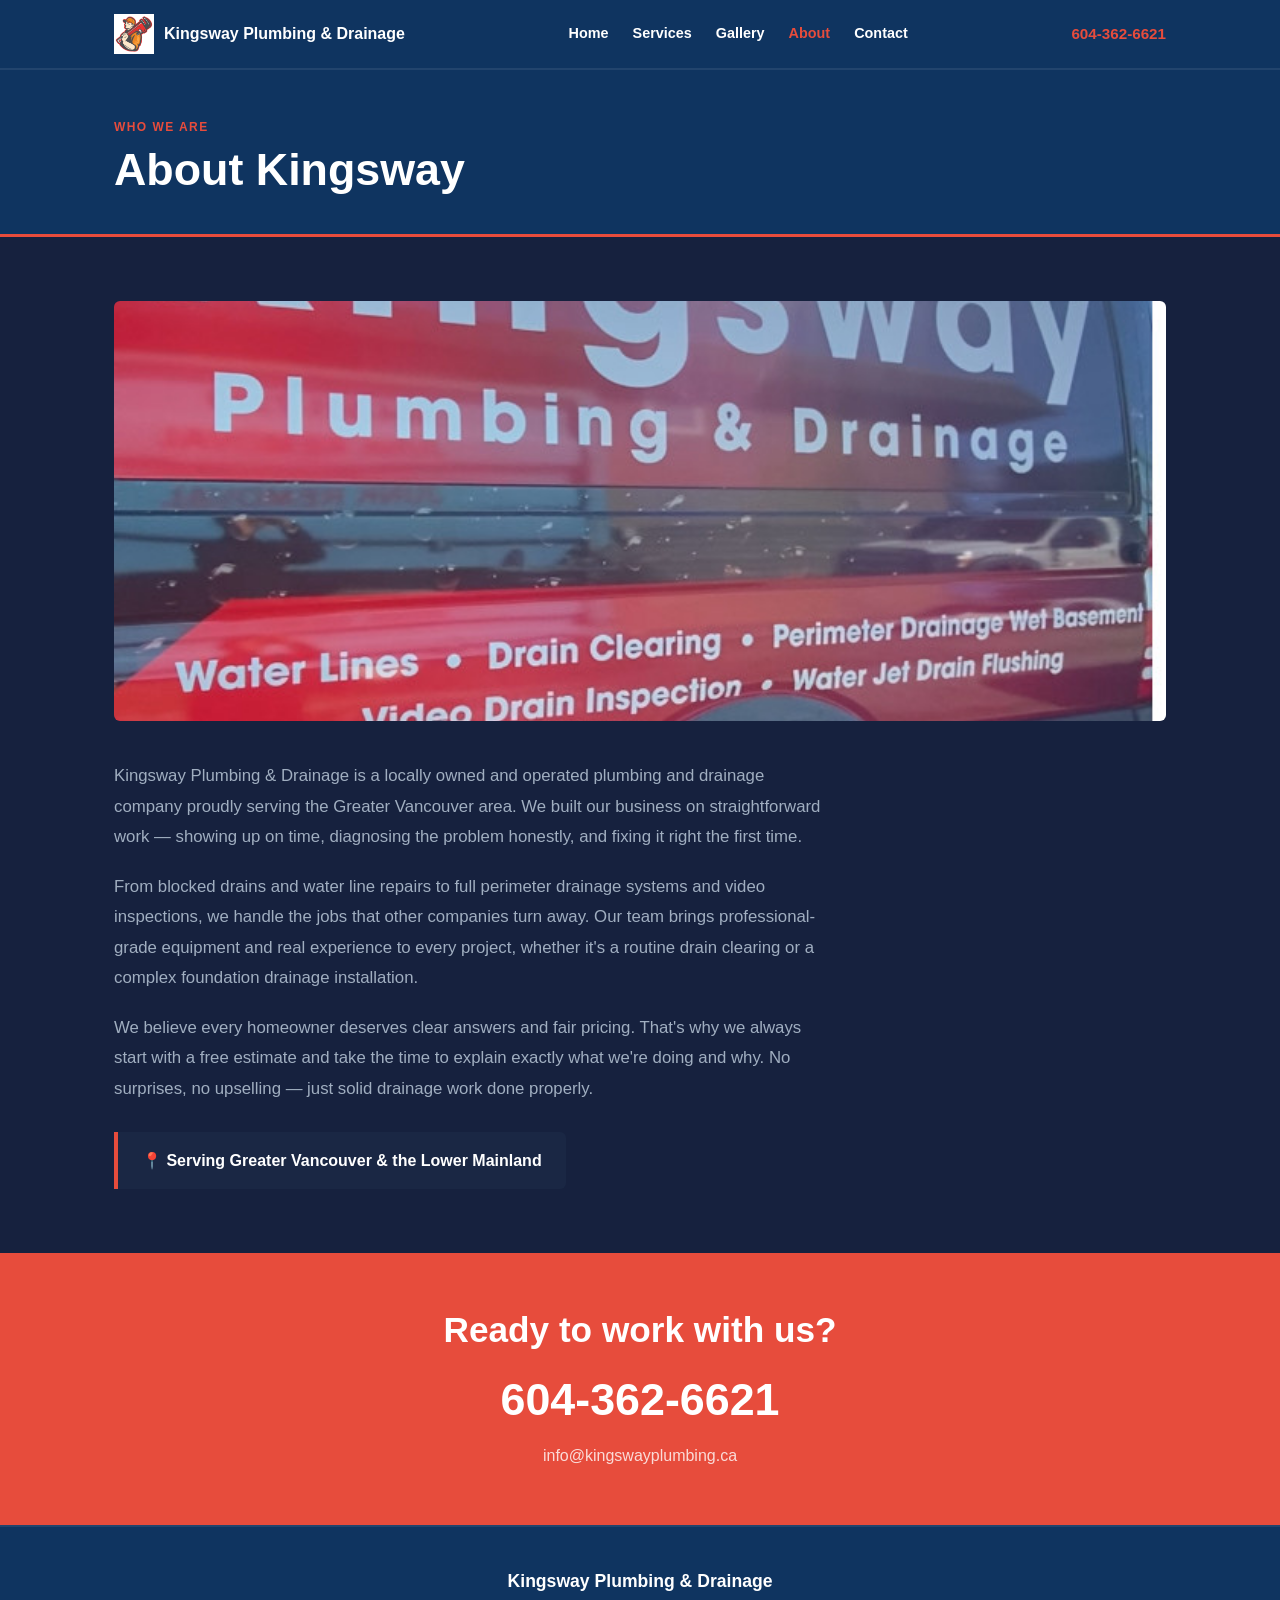
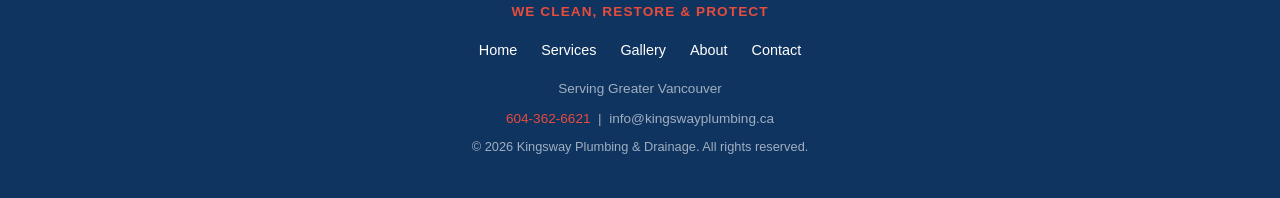
==== about.html @ b2d8b99c "feat: add about page with van photo and placeholder blurb" ====
<!DOCTYPE html>
<html lang="en">
<head>
  <meta charset="UTF-8">
  <meta name="viewport" content="width=device-width, initial-scale=1.0">
  <title>About — Kingsway Plumbing & Drainage</title>
  <link rel="icon" href="images/logo.png">
  <link rel="stylesheet" href="styles.css">
</head>
<body>

  <!-- NAV -->
  <nav class="nav">
    <div class="nav__inner">
      <a href="index.html" class="nav__brand">
        <img src="images/logo.png" alt="Kingsway logo">
        Kingsway Plumbing & Drainage
      </a>
      <ul class="nav__links">
        <li><a href="index.html">Home</a></li>
        <li><a href="services.html">Services</a></li>
        <li><a href="gallery.html">Gallery</a></li>
        <li><a href="about.html" class="active">About</a></li>
        <li><a href="contact.html">Contact</a></li>
      </ul>
      <a href="tel:6043626621" class="nav__phone">604-362-6621</a>
    </div>
  </nav>

  <!-- PAGE HEADER -->
  <div class="page-header">
    <div class="container">
      <p class="label">Who We Are</p>
      <h1>About Kingsway</h1>
    </div>
  </div>

  <!-- ABOUT CONTENT -->
  <section class="section">
    <div class="container">
      <img src="images/van-side.jpeg" alt="Kingsway Plumbing & Drainage van" class="about-van">
      <div class="about-content">
        <p>Kingsway Plumbing & Drainage is a locally owned and operated plumbing and drainage company proudly serving the Greater Vancouver area. We built our business on straightforward work — showing up on time, diagnosing the problem honestly, and fixing it right the first time.</p>
        <p>From blocked drains and water line repairs to full perimeter drainage systems and video inspections, we handle the jobs that other companies turn away. Our team brings professional-grade equipment and real experience to every project, whether it's a routine drain clearing or a complex foundation drainage installation.</p>
        <p>We believe every homeowner deserves clear answers and fair pricing. That's why we always start with a free estimate and take the time to explain exactly what we're doing and why. No surprises, no upselling — just solid drainage work done properly.</p>
        <div class="about-callout">📍 Serving Greater Vancouver &amp; the Lower Mainland</div>
      </div>
    </div>
  </section>

  <!-- CTA BANNER -->
  <div class="cta-banner">
    <div class="container">
      <h2>Ready to work with us?</h2>
      <a href="tel:6043626621" class="phone">604-362-6621</a>
      <p class="email">info@kingswayplumbing.ca</p>
    </div>
  </div>

  <!-- FOOTER -->
  <footer class="footer">
    <p class="footer__name">Kingsway Plumbing & Drainage</p>
    <p class="footer__tagline">We Clean, Restore & Protect</p>
    <div class="footer__links">
      <a href="index.html">Home</a>
      <a href="services.html">Services</a>
      <a href="gallery.html">Gallery</a>
      <a href="about.html">About</a>
      <a href="contact.html">Contact</a>
    </div>
    <p class="footer__area">Serving Greater Vancouver</p>
    <p class="footer__area"><a href="tel:6043626621" style="color:var(--red);">604-362-6621</a> &nbsp;|&nbsp; <a href="mailto:info@kingswayplumbing.ca">info@kingswayplumbing.ca</a></p>
    <p class="footer__copy">&copy; 2026 Kingsway Plumbing & Drainage. All rights reserved.</p>
  </footer>

</body>
</html>
---- styles.css ----
/* ============================================================
   KINGSWAY PLUMBING & DRAINAGE — styles.css
   ============================================================ */

/* --- Variables --- */
:root {
  --navy:      #16213e;
  --navy-dark: #0f3460;
  --navy-card: #1a2744;
  --red:       #e74c3c;
  --text:      #ffffff;
  --muted:     #a0aec0;
  --border:    rgba(255, 255, 255, 0.08);
  --radius:    6px;
  --max-width: 1100px;
}

/* --- Reset --- */
*, *::before, *::after { box-sizing: border-box; margin: 0; padding: 0; }
html { scroll-behavior: smooth; }
body {
  font-family: -apple-system, BlinkMacSystemFont, "Segoe UI", Roboto, sans-serif;
  background: var(--navy);
  color: var(--text);
  line-height: 1.6;
}
img { display: block; max-width: 100%; height: auto; }
a { color: inherit; text-decoration: none; }

/* --- Layout --- */
.container {
  max-width: var(--max-width);
  margin: 0 auto;
  padding: 0 24px;
}
.section { padding: 64px 0; }
.section--alt { background: var(--navy-dark); }

/* --- Typography --- */
h1 { font-size: clamp(2rem, 5vw, 3.2rem); font-weight: 900; line-height: 1.1; }
h2 { font-size: clamp(1.5rem, 3vw, 2.2rem); font-weight: 800; line-height: 1.2; }
h3 { font-size: 1.2rem; font-weight: 700; }
.label {
  font-size: 0.75rem;
  font-weight: 700;
  letter-spacing: 0.12em;
  text-transform: uppercase;
  color: var(--red);
}
.muted { color: var(--muted); }
.page-header {
  background: var(--navy-dark);
  padding: 48px 0 40px;
  border-bottom: 3px solid var(--red);
}
.page-header h1 { font-size: clamp(1.8rem, 4vw, 2.8rem); }
.page-header .label { margin-bottom: 8px; }

/* --- Buttons --- */
.btn {
  display: inline-block;
  padding: 14px 28px;
  font-weight: 800;
  font-size: 0.95rem;
  letter-spacing: 0.04em;
  border-radius: var(--radius);
  transition: opacity 0.15s;
  cursor: pointer;
}
.btn:hover { opacity: 0.88; }
.btn--red { background: var(--red); color: #fff; }
.btn--outline { border: 2px solid rgba(255,255,255,0.5); color: #fff; }

/* --- Nav --- */
.nav {
  position: sticky;
  top: 0;
  z-index: 100;
  background: var(--navy-dark);
  border-bottom: 2px solid var(--border);
}
.nav__inner {
  display: flex;
  align-items: center;
  justify-content: space-between;
  gap: 16px;
  padding: 14px 24px;
  max-width: var(--max-width);
  margin: 0 auto;
}
.nav__brand {
  display: flex;
  align-items: center;
  gap: 10px;
  font-weight: 900;
  font-size: 1rem;
  white-space: nowrap;
}
.nav__brand img { width: 40px; height: 40px; object-fit: contain; }
.nav__links {
  display: flex;
  align-items: center;
  gap: 24px;
  list-style: none;
  font-size: 0.9rem;
  font-weight: 600;
}
.nav__links a:hover { color: var(--red); }
.nav__links a.active { color: var(--red); }
.nav__phone {
  color: var(--red);
  font-weight: 800;
  font-size: 0.95rem;
  white-space: nowrap;
}
.nav__phone:hover { opacity: 0.8; }

/* --- Hero (split) --- */
.hero {
  background: var(--navy-dark);
  min-height: 520px;
  display: grid;
  grid-template-columns: 1fr 1fr;
  align-items: center;
}
.hero__text {
  padding: 64px 48px 64px 0;
}
.hero__text .label { margin-bottom: 12px; }
.hero__text h1 { margin-bottom: 16px; }
.hero__text p { color: var(--muted); font-size: 1.1rem; margin-bottom: 32px; }
.hero__image {
  display: flex;
  align-items: center;
  justify-content: center;
  padding: 48px;
  background: var(--navy-card);
  min-height: 520px;
}
.hero__image img {
  max-height: 380px;
  object-fit: contain;
  filter: drop-shadow(0 8px 32px rgba(231,76,60,0.25));
}

/* --- Service Strip --- */
.service-strip {
  display: grid;
  grid-template-columns: repeat(4, 1fr);
  gap: 2px;
  background: var(--border);
}
.service-strip__item {
  background: var(--navy-card);
  padding: 24px 20px;
  border-left: 3px solid var(--red);
  display: flex;
  flex-direction: column;
  gap: 6px;
}
.service-strip__item .icon { font-size: 1.6rem; }
.service-strip__item h3 { font-size: 0.95rem; }
.service-strip__item p { font-size: 0.82rem; color: var(--muted); }

/* --- Why Us --- */
.why-us { text-align: center; }
.why-us h2 { margin-bottom: 16px; }
.why-us p { max-width: 640px; margin: 0 auto 32px; color: var(--muted); font-size: 1.05rem; }

/* --- CTA Banner --- */
.cta-banner {
  background: var(--red);
  padding: 56px 24px;
  text-align: center;
}
.cta-banner h2 { margin-bottom: 8px; }
.cta-banner .phone {
  font-size: clamp(1.8rem, 4vw, 2.8rem);
  font-weight: 900;
  display: block;
  margin: 12px 0 8px;
}
.cta-banner .email { color: rgba(255,255,255,0.8); font-size: 1rem; }

/* --- Service Cards --- */
.services-grid {
  display: grid;
  grid-template-columns: repeat(auto-fit, minmax(300px, 1fr));
  gap: 24px;
  margin-top: 40px;
}
.service-card {
  background: var(--navy-card);
  border-left: 4px solid var(--red);
  border-radius: var(--radius);
  padding: 28px 24px;
}
.service-card h3 { font-size: 1.15rem; margin-bottom: 10px; }
.service-card p { color: var(--muted); font-size: 0.95rem; line-height: 1.7; }

/* --- Gallery --- */
.gallery-grid {
  display: grid;
  grid-template-columns: repeat(3, 1fr);
  gap: 8px;
  margin-top: 40px;
}
.gallery-grid__item {
  aspect-ratio: 4/3;
  overflow: hidden;
  border-radius: var(--radius);
  background: var(--navy-card);
}
.gallery-grid__item img {
  width: 100%;
  height: 100%;
  object-fit: cover;
  transition: transform 0.3s;
}
.gallery-grid__item:hover img { transform: scale(1.04); }

/* --- About --- */
.about-van {
  width: 100%;
  max-height: 420px;
  object-fit: cover;
  border-radius: var(--radius);
  margin-bottom: 40px;
}
.about-content { max-width: 720px; }
.about-content p { color: var(--muted); font-size: 1.05rem; line-height: 1.8; margin-bottom: 20px; }
.about-callout {
  display: inline-block;
  background: var(--navy-card);
  border-left: 4px solid var(--red);
  padding: 16px 24px;
  border-radius: 0 var(--radius) var(--radius) 0;
  font-weight: 700;
  margin-top: 8px;
}

/* --- Contact --- */
.contact-grid {
  display: grid;
  grid-template-columns: 1fr 1.4fr;
  gap: 48px;
  margin-top: 40px;
  align-items: start;
}
.contact-info h3 { margin-bottom: 24px; }
.contact-info__item {
  display: flex;
  gap: 12px;
  margin-bottom: 20px;
  align-items: flex-start;
}
.contact-info__item .icon { font-size: 1.2rem; flex-shrink: 0; margin-top: 2px; }
.contact-info__item a:hover { color: var(--red); }
.contact-form { background: var(--navy-card); border-radius: var(--radius); padding: 32px; }
.contact-form h3 { margin-bottom: 24px; }
.form-group { margin-bottom: 18px; }
.form-group label { display: block; font-size: 0.85rem; font-weight: 600; margin-bottom: 6px; color: var(--muted); }
.form-group input,
.form-group textarea {
  width: 100%;
  background: var(--navy-dark);
  border: 1px solid var(--border);
  border-radius: var(--radius);
  padding: 12px 14px;
  color: var(--text);
  font-size: 0.95rem;
  font-family: inherit;
}
.form-group input:focus,
.form-group textarea:focus {
  outline: none;
  border-color: var(--red);
}
.form-group textarea { height: 120px; resize: vertical; }

/* --- Footer --- */
.footer {
  background: var(--navy-dark);
  border-top: 2px solid var(--border);
  padding: 40px 24px;
  text-align: center;
}
.footer__name { font-size: 1.1rem; font-weight: 900; margin-bottom: 6px; }
.footer__tagline { color: var(--red); font-size: 0.85rem; font-weight: 700; letter-spacing: 0.08em; text-transform: uppercase; margin-bottom: 16px; }
.footer__links { display: flex; gap: 24px; justify-content: center; flex-wrap: wrap; margin-bottom: 16px; font-size: 0.9rem; }
.footer__links a:hover { color: var(--red); }
.footer__area { color: var(--muted); font-size: 0.85rem; margin-bottom: 8px; }
.footer__copy { color: var(--muted); font-size: 0.8rem; }

/* --- Responsive --- */
@media (max-width: 900px) {
  .hero { grid-template-columns: 1fr; }
  .hero__text { padding: 48px 0 32px; }
  .hero__image { min-height: 280px; padding: 32px; }
  .service-strip { grid-template-columns: repeat(2, 1fr); }
  .contact-grid { grid-template-columns: 1fr; }
}

@media (max-width: 640px) {
  .nav__inner { flex-wrap: wrap; gap: 10px; }
  .nav__links { gap: 14px; font-size: 0.82rem; flex-wrap: wrap; }
  .nav__phone { font-size: 0.85rem; }
  .service-strip { grid-template-columns: 1fr; }
  .gallery-grid { grid-template-columns: repeat(2, 1fr); }
  .section { padding: 40px 0; }
}

@media (max-width: 420px) {
  .gallery-grid { grid-template-columns: 1fr; }
}
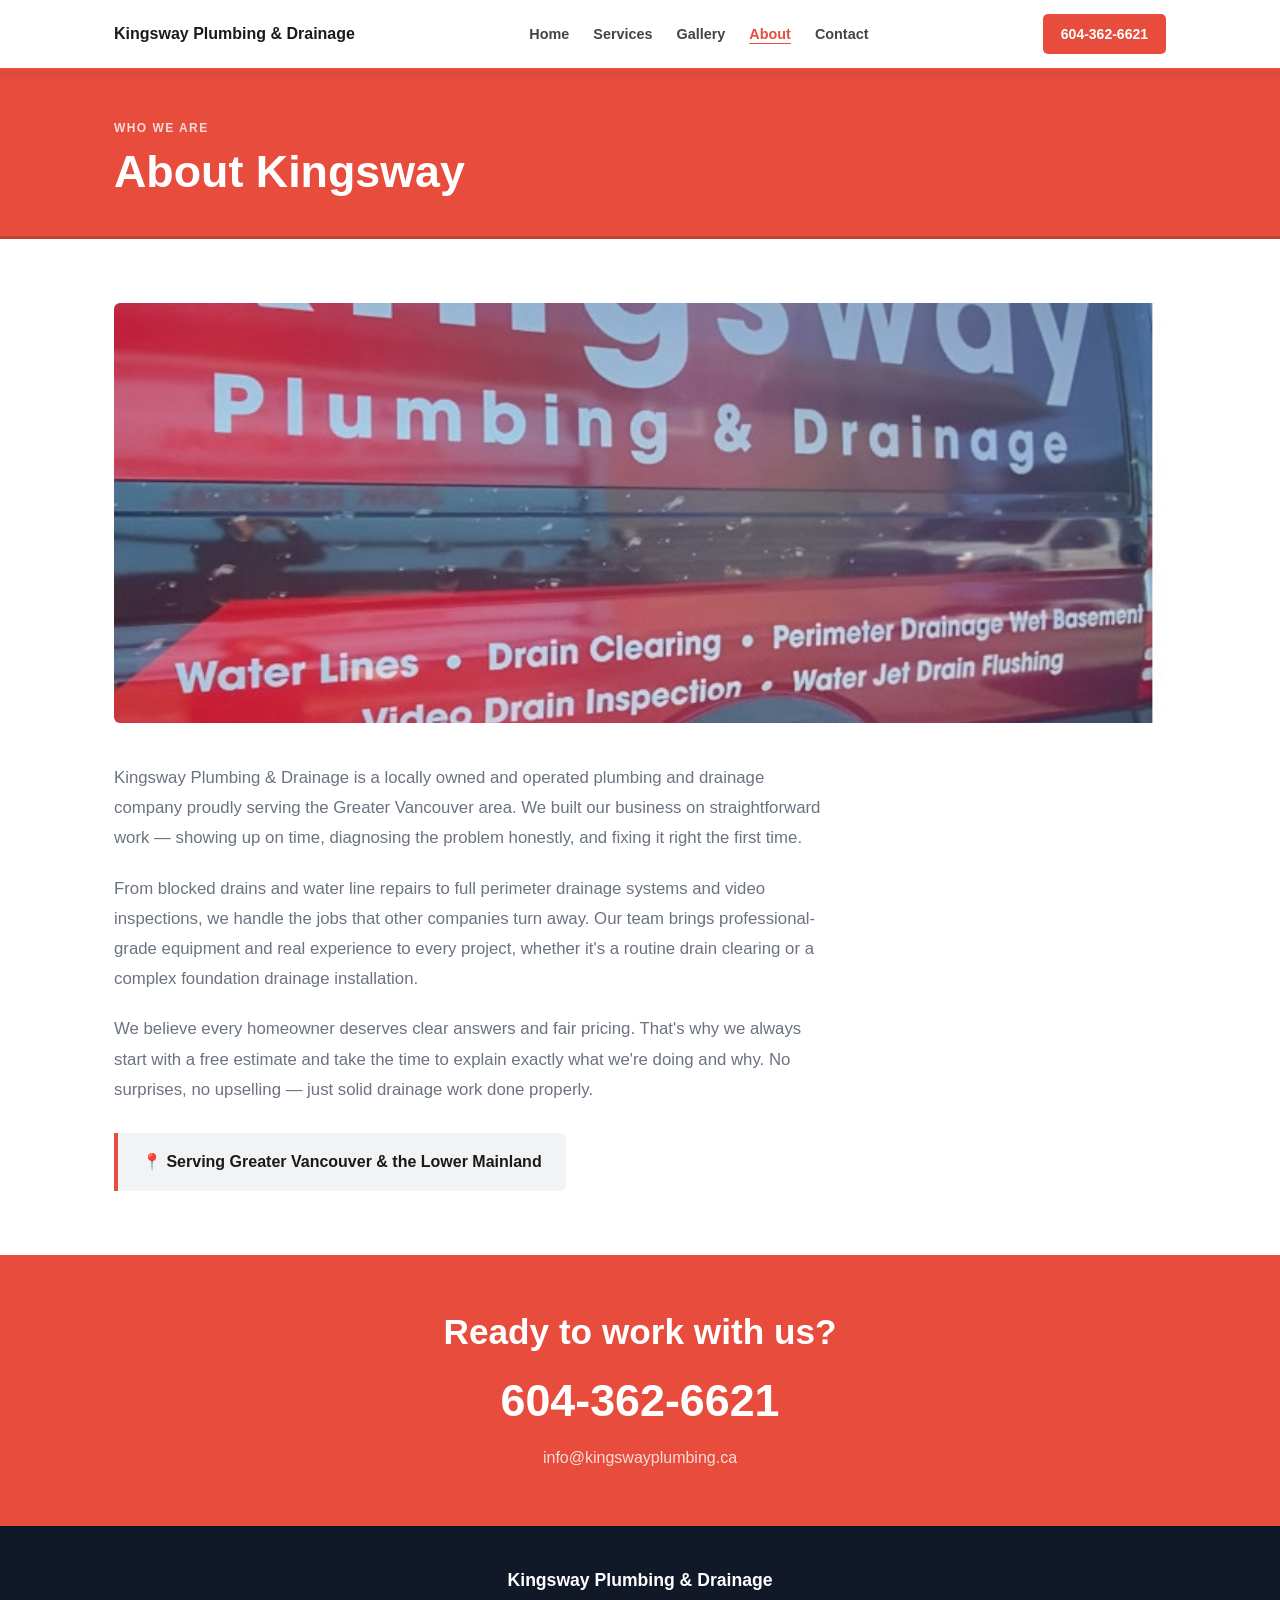
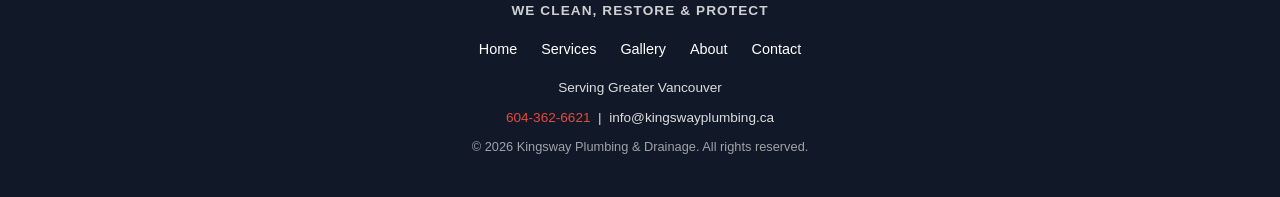
==== commit 806774cf: "feat: wire Formspree contact form, add gitignore, mobile nav to inner pages - Contact form now posts" ====
--- a/about.html
+++ b/about.html
@@ -13,7 +13,7 @@
   <nav class="nav">
     <div class="nav__inner">
       <a href="index.html" class="nav__brand">
-        <img src="images/logo.png" alt="Kingsway logo">
+
         Kingsway Plumbing & Drainage
       </a>
       <ul class="nav__links">
@@ -24,6 +24,7 @@
         <li><a href="contact.html">Contact</a></li>
       </ul>
       <a href="tel:6043626621" class="nav__phone">604-362-6621</a>
+      <button class="nav-hamburger" aria-label="Toggle menu" onclick="this.closest('.nav').classList.toggle('nav--open')"><span></span><span></span><span></span></button>
     </div>
   </nav>
 
--- a/styles.css
+++ b/styles.css
@@ -4,15 +4,16 @@
 
 /* --- Variables --- */
 :root {
-  --navy:      #16213e;
-  --navy-dark: #0f3460;
-  --navy-card: #1a2744;
+  --navy:      #ffffff;
+  --navy-dark: #f8f9fa;
+  --navy-card: #f1f3f5;
   --red:       #e74c3c;
-  --text:      #ffffff;
-  --muted:     #a0aec0;
-  --border:    rgba(255, 255, 255, 0.08);
+  --text:      #1a1a1a;
+  --muted:     #6b7280;
+  --border:    rgba(0, 0, 0, 0.1);
   --radius:    6px;
   --max-width: 1100px;
+  --charcoal:  #111827;
 }
 
 /* --- Reset --- */
@@ -49,10 +50,12 @@
 }
 .muted { color: var(--muted); }
 .page-header {
-  background: var(--navy-dark);
+  background: var(--red);
+  color: #fff;
   padding: 48px 0 40px;
-  border-bottom: 3px solid var(--red);
-}
+  border-bottom: 3px solid rgba(0,0,0,0.15);
+}
+.page-header .label { color: rgba(255,255,255,0.8); }
 .page-header h1 { font-size: clamp(1.8rem, 4vw, 2.8rem); }
 .page-header .label { margin-bottom: 8px; }
 
@@ -68,16 +71,18 @@
   cursor: pointer;
 }
 .btn:hover { opacity: 0.88; }
-.btn--red { background: var(--red); color: #fff; }
-.btn--outline { border: 2px solid rgba(255,255,255,0.5); color: #fff; }
+.btn--red { background: var(--red); color: #fff; box-shadow: 0 4px 20px rgba(231,76,60,0.45); }
+.btn--outline { border: 2px solid var(--red); color: var(--red); }
 
 /* --- Nav --- */
 .nav {
   position: sticky;
   top: 0;
   z-index: 100;
-  background: var(--navy-dark);
-  border-bottom: 2px solid var(--border);
+  background: #fff;
+  border-bottom: 3px solid var(--red);
+  box-shadow: 0 2px 12px rgba(0,0,0,0.08);
+  color: #1a1a1a;
 }
 .nav__inner {
   display: flex;
@@ -95,8 +100,9 @@
   font-weight: 900;
   font-size: 1rem;
   white-space: nowrap;
-}
-.nav__brand img { width: 40px; height: 40px; object-fit: contain; }
+  color: #1a1a1a;
+}
+.nav-hamburger { display: none; }
 .nav__links {
   display: flex;
   align-items: center;
@@ -105,71 +111,90 @@
   font-size: 0.9rem;
   font-weight: 600;
 }
-.nav__links a:hover { color: var(--red); }
-.nav__links a.active { color: var(--red); }
+.nav__links a { color: #444; }
+.nav__links a:hover { color: var(--red); opacity: 1; }
+.nav__links a.active { color: var(--red); text-decoration: underline; text-underline-offset: 4px; }
 .nav__phone {
-  color: var(--red);
+  background: var(--red);
+  color: #fff;
+  padding: 9px 18px;
+  border-radius: 5px;
   font-weight: 800;
-  font-size: 0.95rem;
+  font-size: 0.875rem;
   white-space: nowrap;
 }
-.nav__phone:hover { opacity: 0.8; }
-
-/* --- Hero (split) --- */
+.nav__phone:hover { opacity: 0.88; }
+
+/* --- Hero (full-bleed photo) --- */
 .hero {
-  background: var(--navy-dark);
-  min-height: 520px;
-  display: grid;
-  grid-template-columns: 1fr 1fr;
+  position: relative;
+  min-height: 82vh;
+  display: flex;
   align-items: center;
-}
-.hero__text {
-  padding: 64px 48px 64px 0;
-}
-.hero__text .label { margin-bottom: 12px; }
-.hero__text h1 { margin-bottom: 16px; }
-.hero__text p { color: var(--muted); font-size: 1.1rem; margin-bottom: 32px; }
-.hero__image {
-  display: flex;
-  align-items: center;
-  justify-content: center;
-  padding: 48px;
-  background: var(--navy-card);
-  min-height: 520px;
-}
-.hero__image img {
-  max-height: 380px;
-  object-fit: contain;
-  filter: drop-shadow(0 8px 32px rgba(231,76,60,0.25));
-}
+  background: url('images/van-street.jpeg') center 40% / cover no-repeat;
+}
+.hero::before {
+  content: '';
+  position: absolute;
+  inset: 0;
+  background: linear-gradient(100deg, rgba(0,0,0,0.80) 38%, rgba(0,0,0,0.35) 65%, rgba(0,0,0,0.08) 100%);
+}
+.hero__content {
+  position: relative;
+  z-index: 1;
+  padding: 80px 32px;
+  max-width: 1100px;
+  margin: 0 auto;
+  width: 100%;
+}
+.hero__content .label { color: var(--red); margin-bottom: 12px; }
+.hero__content h1     { color: #fff; margin-bottom: 16px; max-width: 560px; }
+.hero__content > p    { color: rgba(255,255,255,0.82); font-size: 1.1rem; margin-bottom: 32px; max-width: 480px; }
 
 /* --- Service Strip --- */
 .service-strip {
   display: grid;
   grid-template-columns: repeat(4, 1fr);
-  gap: 2px;
-  background: var(--border);
+  background: var(--charcoal);
 }
 .service-strip__item {
-  background: var(--navy-card);
+  background: var(--charcoal);
   padding: 24px 20px;
-  border-left: 3px solid var(--red);
+  border-left: none;
+  border-right: 1px solid rgba(255,255,255,0.07);
   display: flex;
   flex-direction: column;
   gap: 6px;
 }
+.service-strip__item:last-child { border-right: none; }
 .service-strip__item .icon { font-size: 1.6rem; }
-.service-strip__item h3 { font-size: 0.95rem; }
-.service-strip__item p { font-size: 0.82rem; color: var(--muted); }
+.service-strip__item h3 { font-size: 0.95rem; color: #fff; }
+.service-strip__item p  { font-size: 0.82rem; color: rgba(255,255,255,0.55); }
 
 /* --- Why Us --- */
-.why-us { text-align: center; }
+.why-us { text-align: left; }
 .why-us h2 { margin-bottom: 16px; }
-.why-us p { max-width: 640px; margin: 0 auto 32px; color: var(--muted); font-size: 1.05rem; }
+.why-us p  { max-width: 640px; margin-bottom: 32px; color: var(--muted); font-size: 1.05rem; }
+
+/* --- Stats --- */
+.stats {
+  display: grid;
+  grid-template-columns: repeat(3, 1fr);
+  gap: 2px;
+  margin-top: 48px;
+  background: var(--red);
+  border-radius: var(--radius);
+  overflow: hidden;
+}
+.stat { background: #c0392b; padding: 28px 24px; text-align: center; color: #fff; }
+.stat:nth-child(2) { background: var(--red); }
+.stat__num   { font-size: 2.4rem; font-weight: 900; line-height: 1; margin-bottom: 6px; }
+.stat__label { font-size: 0.78rem; font-weight: 700; opacity: 0.85; text-transform: uppercase; letter-spacing: 0.08em; }
 
 /* --- CTA Banner --- */
 .cta-banner {
   background: var(--red);
+  color: #fff;
   padding: 56px 24px;
   text-align: center;
 }
@@ -185,18 +210,31 @@
 /* --- Service Cards --- */
 .services-grid {
   display: grid;
-  grid-template-columns: repeat(auto-fit, minmax(300px, 1fr));
+  grid-template-columns: repeat(3, 1fr);
   gap: 24px;
   margin-top: 40px;
 }
 .service-card {
-  background: var(--navy-card);
-  border-left: 4px solid var(--red);
+  background: #fff;
+  border-top: 3px solid var(--red);
   border-radius: var(--radius);
   padding: 28px 24px;
+  box-shadow: 0 2px 12px rgba(0,0,0,0.06);
 }
 .service-card h3 { font-size: 1.15rem; margin-bottom: 10px; }
-.service-card p { color: var(--muted); font-size: 0.95rem; line-height: 1.7; }
+.service-card p  { color: var(--muted); font-size: 0.95rem; line-height: 1.7; }
+
+.service-card--cta {
+  background: var(--red);
+  border-top-color: #c0392b;
+  display: flex;
+  flex-direction: column;
+  justify-content: center;
+  align-items: flex-start;
+}
+.service-card--cta h3 { color: #fff; margin-bottom: 10px; }
+.service-card--cta p  { color: rgba(255,255,255,0.85); font-size: 0.95rem; }
+.service-card--cta a  { color: #fff; font-weight: 800; font-size: 0.9rem; margin-top: 16px; text-decoration: underline; text-underline-offset: 3px; }
 
 /* --- Gallery --- */
 .gallery-grid {
@@ -205,6 +243,18 @@
   gap: 8px;
   margin-top: 40px;
 }
+.gallery-grid--4col {
+  grid-template-columns: repeat(4, 1fr);
+}
+.gallery-grid--home {
+  grid-template-columns: repeat(12, 1fr);
+  grid-template-rows: 260px 200px;
+}
+.gallery-grid--home .gallery-grid__item { aspect-ratio: unset; }
+.ghp-1 { grid-column: span 5; }
+.ghp-2 { grid-column: span 4; }
+.ghp-3, .ghp-4, .ghp-5, .ghp-6, .ghp-7 { grid-column: span 3; }
+
 .gallery-grid__item {
   aspect-ratio: 4/3;
   overflow: hidden;
@@ -263,7 +313,7 @@
 .form-group input,
 .form-group textarea {
   width: 100%;
-  background: var(--navy-dark);
+  background: #fff;
   border: 1px solid var(--border);
   border-radius: var(--radius);
   padding: 12px 14px;
@@ -280,34 +330,106 @@
 
 /* --- Footer --- */
 .footer {
-  background: var(--navy-dark);
-  border-top: 2px solid var(--border);
+  background: var(--charcoal);
+  color: #fff;
+  border-top: none;
   padding: 40px 24px;
   text-align: center;
 }
 .footer__name { font-size: 1.1rem; font-weight: 900; margin-bottom: 6px; }
-.footer__tagline { color: var(--red); font-size: 0.85rem; font-weight: 700; letter-spacing: 0.08em; text-transform: uppercase; margin-bottom: 16px; }
+.footer__tagline { color: rgba(255,255,255,0.8); font-size: 0.85rem; font-weight: 700; letter-spacing: 0.08em; text-transform: uppercase; margin-bottom: 16px; }
 .footer__links { display: flex; gap: 24px; justify-content: center; flex-wrap: wrap; margin-bottom: 16px; font-size: 0.9rem; }
-.footer__links a:hover { color: var(--red); }
-.footer__area { color: var(--muted); font-size: 0.85rem; margin-bottom: 8px; }
-.footer__copy { color: var(--muted); font-size: 0.8rem; }
+.footer__links a:hover { opacity: 0.75; }
+.footer__area { color: rgba(255,255,255,0.85); font-size: 0.85rem; margin-bottom: 8px; }
+.footer__copy { color: rgba(255,255,255,0.6); font-size: 0.8rem; }
+.footer__email { color: rgba(255,255,255,0.7); }
 
 /* --- Responsive --- */
 @media (max-width: 900px) {
-  .hero { grid-template-columns: 1fr; }
-  .hero__text { padding: 48px 0 32px; }
-  .hero__image { min-height: 280px; padding: 32px; }
+  .hero { min-height: 60vh; }
+  .hero__content { padding: 64px 24px; }
   .service-strip { grid-template-columns: repeat(2, 1fr); }
+  .services-grid { grid-template-columns: repeat(2, 1fr); }
   .contact-grid { grid-template-columns: 1fr; }
+  .gallery-grid--home {
+    grid-template-columns: repeat(2, 1fr);
+    grid-template-rows: unset;
+  }
+  .gallery-grid--home .gallery-grid__item { aspect-ratio: 4/3; }
+  .ghp-1,.ghp-2,.ghp-3,.ghp-4,.ghp-5,.ghp-6,.ghp-7 { grid-column: span 1; }
 }
 
 @media (max-width: 640px) {
-  .nav__inner { flex-wrap: wrap; gap: 10px; }
-  .nav__links { gap: 14px; font-size: 0.82rem; flex-wrap: wrap; }
-  .nav__phone { font-size: 0.85rem; }
+  /* Nav layout — wrap so links drop below brand row */
+  .nav__inner { flex-wrap: wrap; align-items: center; padding: 12px 16px; gap: 0; }
+  .nav__brand { flex: 1; font-size: 0.9rem; }
+
+  /* Hamburger button — right side of brand row */
+  .nav-hamburger {
+    display: flex;
+    flex-direction: column;
+    justify-content: center;
+    gap: 5px;
+    background: none;
+    border: none;
+    cursor: pointer;
+    padding: 8px;
+    flex-shrink: 0;
+  }
+  .nav-hamburger span {
+    display: block;
+    width: 22px;
+    height: 2px;
+    background: #1a1a1a;
+    border-radius: 2px;
+  }
+
+  /* Links — hidden by default, full width, drops below brand row */
+  .nav__links {
+    display: none;
+    flex-direction: column;
+    width: 100%;
+    order: 3;
+    gap: 0;
+    margin-top: 8px;
+    border-top: 1px solid rgba(0,0,0,0.08);
+  }
+  .nav__links li { width: 100%; }
+  .nav__links a {
+    display: block;
+    padding: 13px 4px;
+    font-size: 1rem;
+    border-bottom: 1px solid rgba(0,0,0,0.06);
+    color: #1a1a1a;
+  }
+  .nav__phone { display: none; order: 4; width: 100%; }
+
+  /* Open state */
+  .nav--open .nav__links { display: flex; }
+  .nav--open .nav__phone {
+    display: block;
+    background: transparent;
+    color: var(--red);
+    text-align: center;
+    padding: 13px 4px;
+    font-size: 1.05rem;
+    font-weight: 800;
+    border-top: 1px solid rgba(0,0,0,0.08);
+    margin-top: 4px;
+  }
+
+  .hero { min-height: 100svh; }
+  .hero__content { padding: 48px 24px; }
   .service-strip { grid-template-columns: 1fr; }
+  .services-grid { grid-template-columns: 1fr; }
+  .stats { grid-template-columns: 1fr; }
   .gallery-grid { grid-template-columns: repeat(2, 1fr); }
+  .gallery-grid--4col { grid-template-columns: repeat(2, 1fr); }
   .section { padding: 40px 0; }
+}
+
+@media (max-width: 560px) {
+  .services-grid { grid-template-columns: 1fr; }
 }
 
 @media (max-width: 420px) {
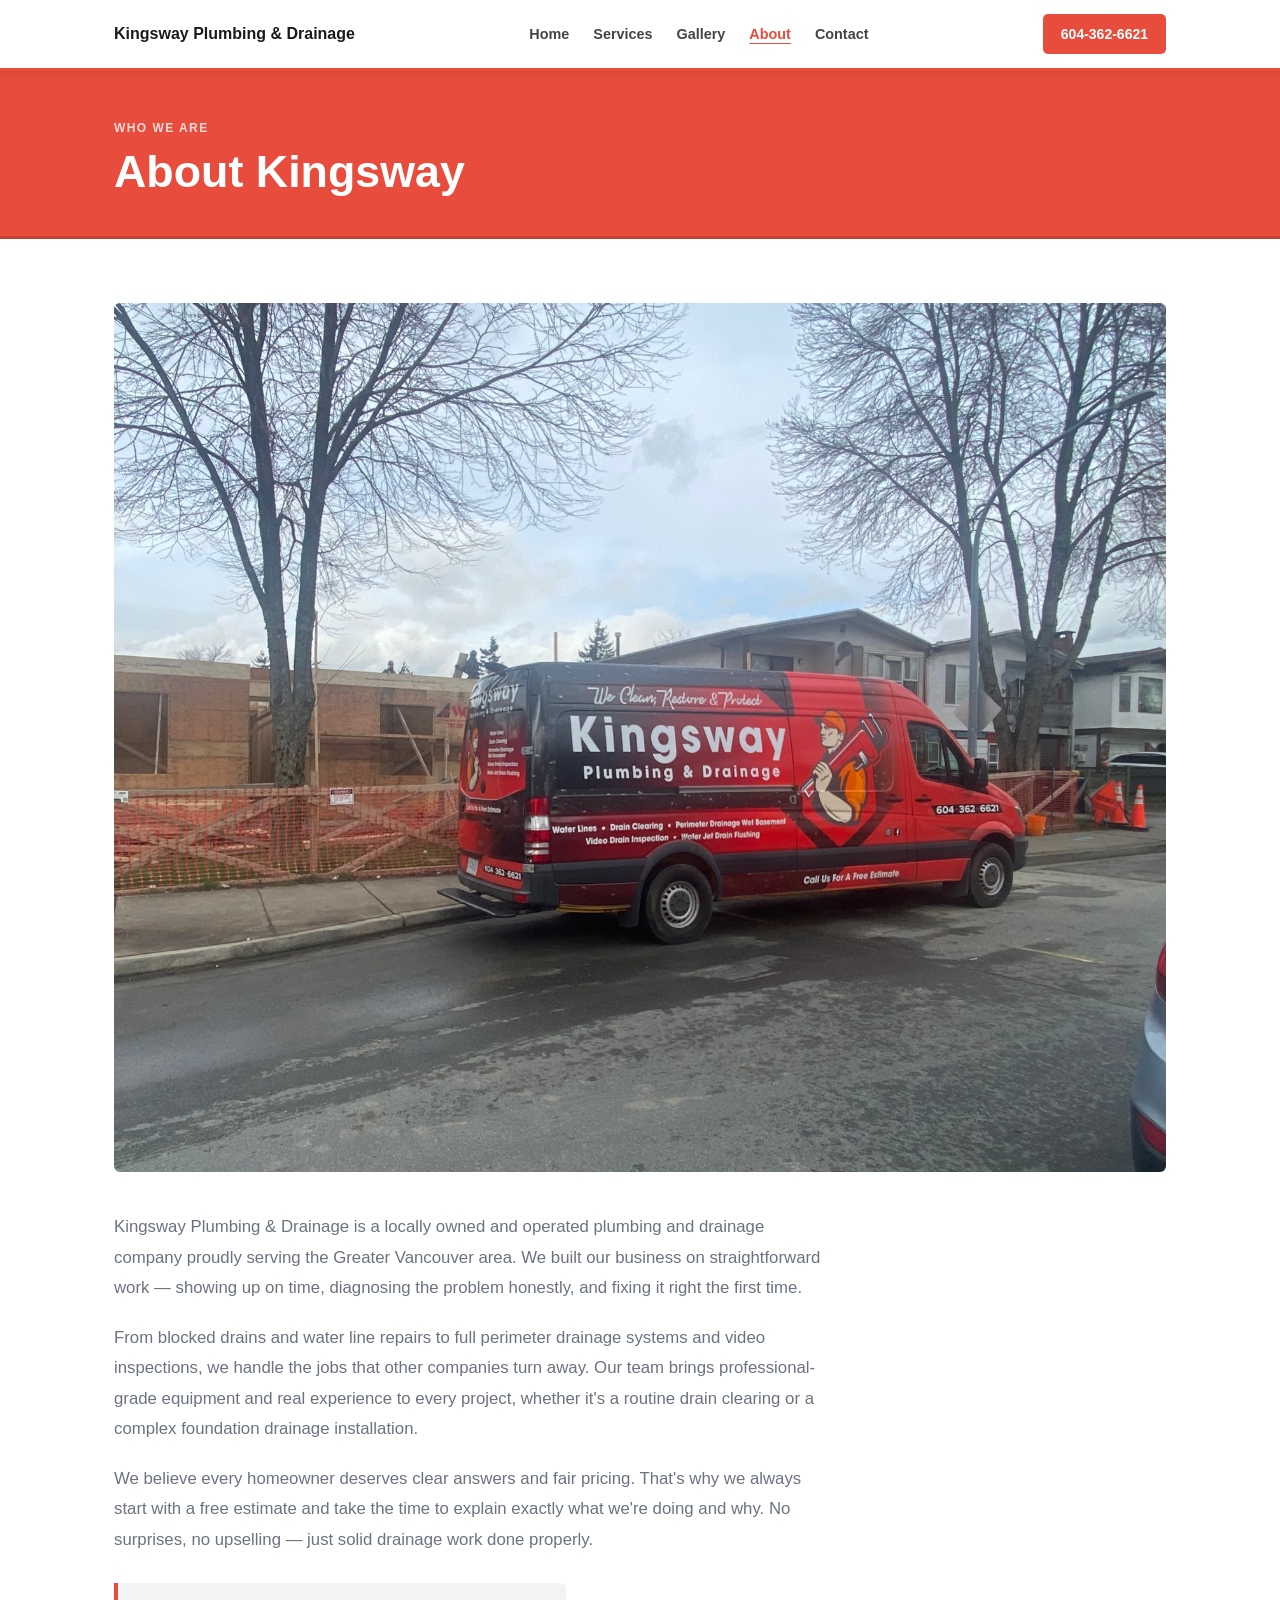
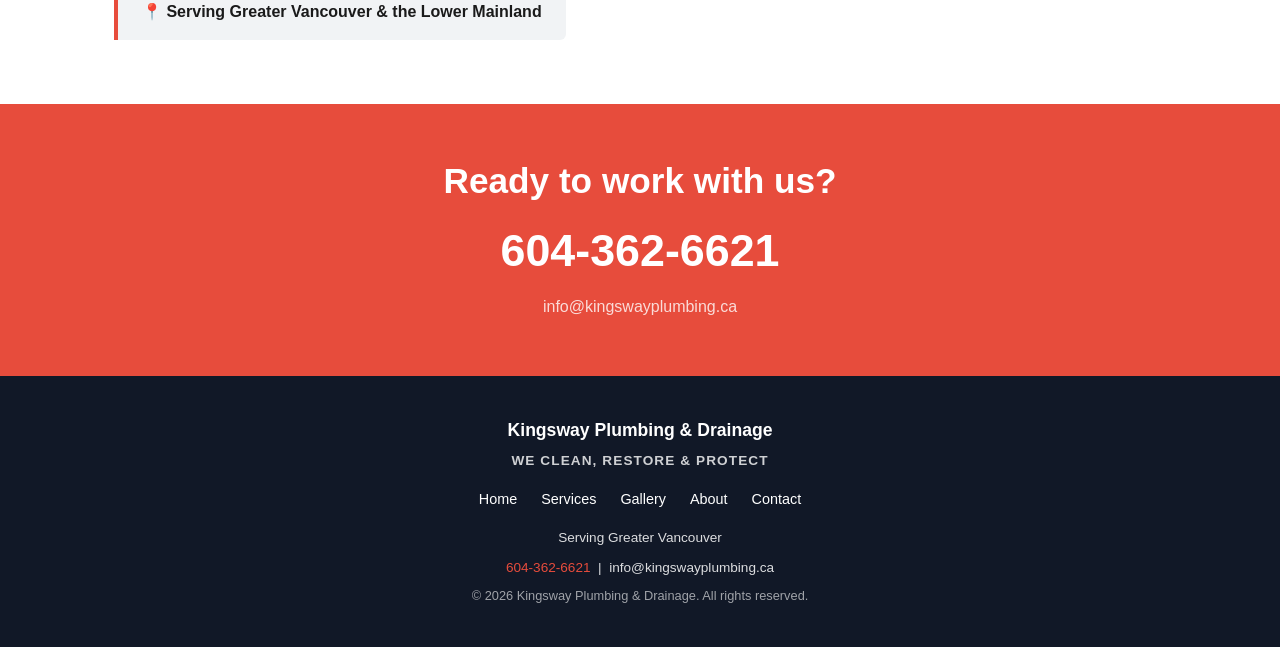
==== commit 9126d316: "fix: use van-street photo on about page (full van visible) Co-Authored-By: Claude Sonnet 4.6 <norepl" ====
--- a/about.html
+++ b/about.html
@@ -39,7 +39,7 @@
   <!-- ABOUT CONTENT -->
   <section class="section">
     <div class="container">
-      <img src="images/van-side.jpeg" alt="Kingsway Plumbing & Drainage van" class="about-van">
+      <img src="images/van-street.jpeg" alt="Kingsway Plumbing & Drainage van" class="about-van">
       <div class="about-content">
         <p>Kingsway Plumbing & Drainage is a locally owned and operated plumbing and drainage company proudly serving the Greater Vancouver area. We built our business on straightforward work — showing up on time, diagnosing the problem honestly, and fixing it right the first time.</p>
         <p>From blocked drains and water line repairs to full perimeter drainage systems and video inspections, we handle the jobs that other companies turn away. Our team brings professional-grade equipment and real experience to every project, whether it's a routine drain clearing or a complex foundation drainage installation.</p>
--- a/styles.css
+++ b/styles.css
@@ -272,8 +272,7 @@
 /* --- About --- */
 .about-van {
   width: 100%;
-  max-height: 420px;
-  object-fit: cover;
+  height: auto;
   border-radius: var(--radius);
   margin-bottom: 40px;
 }
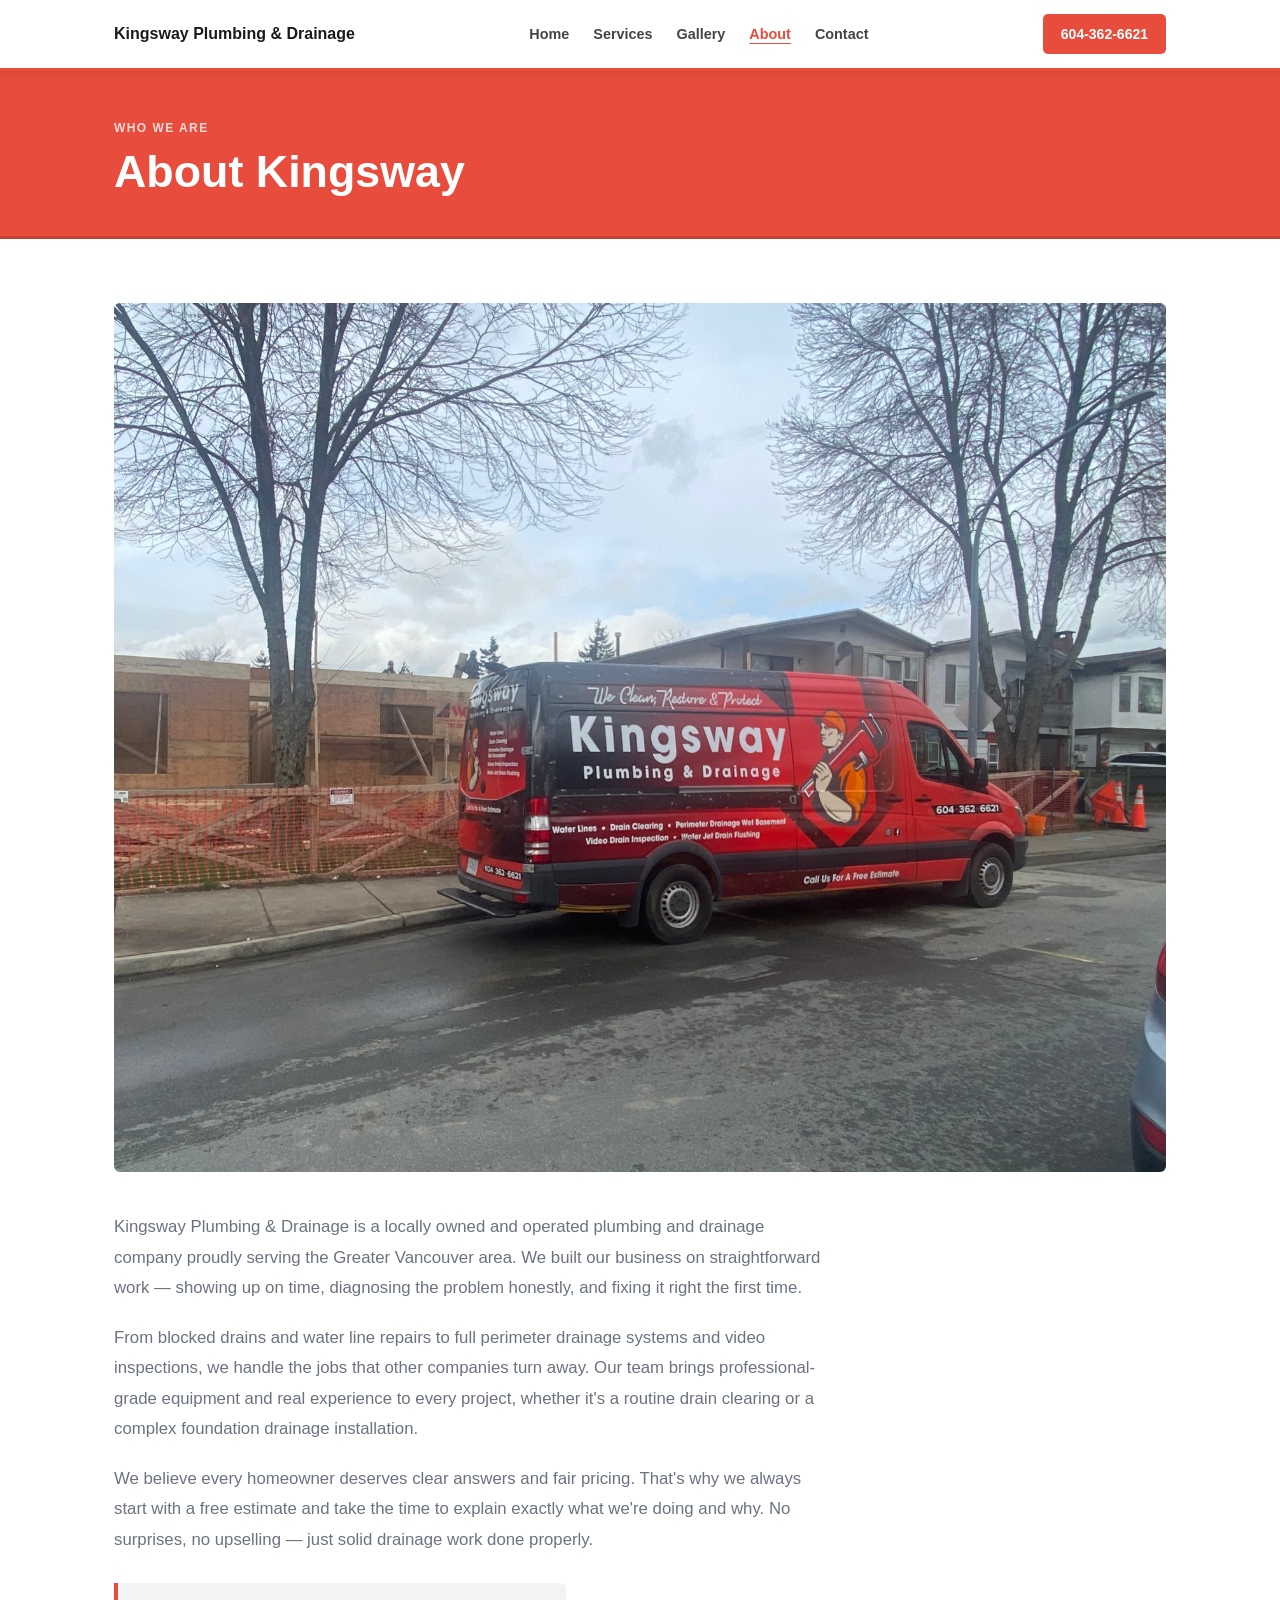
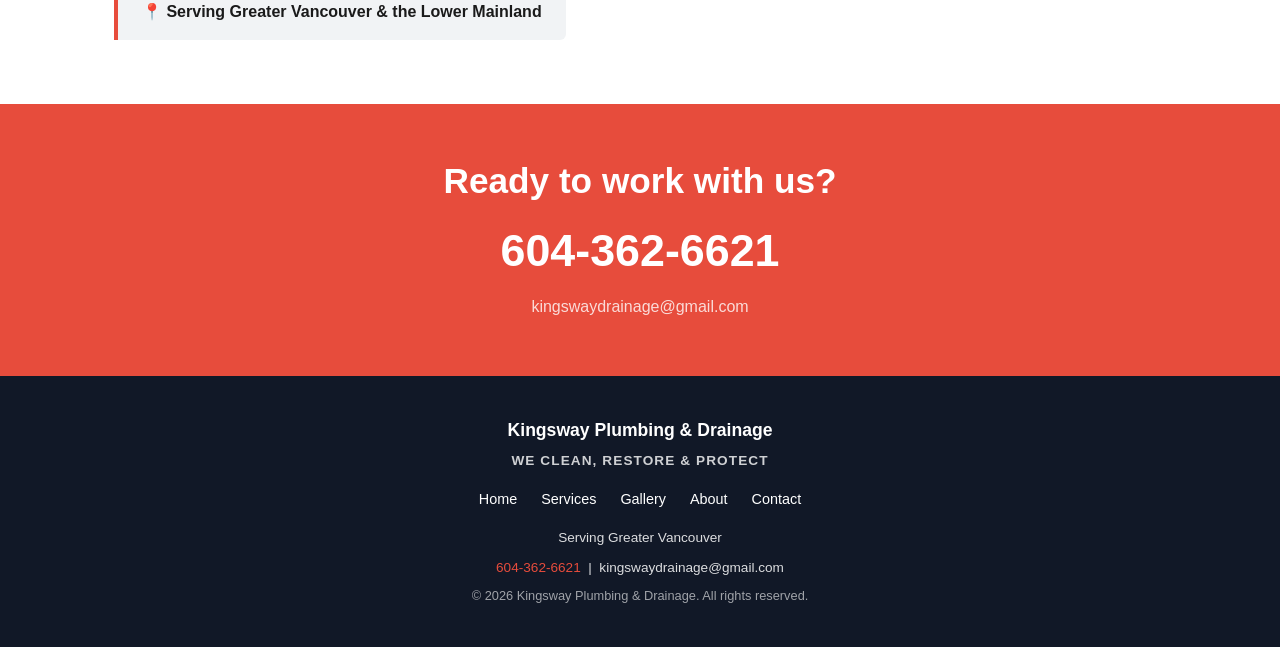
==== commit f19c4adf: "fix: update contact email to kingswaydrainage@gmail.com Co-Authored-By: Claude Sonnet 4.6 <noreply@a" ====
--- a/about.html
+++ b/about.html
@@ -54,7 +54,7 @@
     <div class="container">
       <h2>Ready to work with us?</h2>
       <a href="tel:6043626621" class="phone">604-362-6621</a>
-      <p class="email">info@kingswayplumbing.ca</p>
+      <p class="email">kingswaydrainage@gmail.com</p>
     </div>
   </div>
 
@@ -70,7 +70,7 @@
       <a href="contact.html">Contact</a>
     </div>
     <p class="footer__area">Serving Greater Vancouver</p>
-    <p class="footer__area"><a href="tel:6043626621" style="color:var(--red);">604-362-6621</a> &nbsp;|&nbsp; <a href="mailto:info@kingswayplumbing.ca">info@kingswayplumbing.ca</a></p>
+    <p class="footer__area"><a href="tel:6043626621" style="color:var(--red);">604-362-6621</a> &nbsp;|&nbsp; <a href="mailto:kingswaydrainage@gmail.com">kingswaydrainage@gmail.com</a></p>
     <p class="footer__copy">&copy; 2026 Kingsway Plumbing & Drainage. All rights reserved.</p>
   </footer>
 
--- a/styles.css
+++ b/styles.css
@@ -164,6 +164,8 @@
   border-right: 1px solid rgba(255,255,255,0.07);
   display: flex;
   flex-direction: column;
+  align-items: center;
+  text-align: center;
   gap: 6px;
 }
 .service-strip__item:last-child { border-right: none; }
